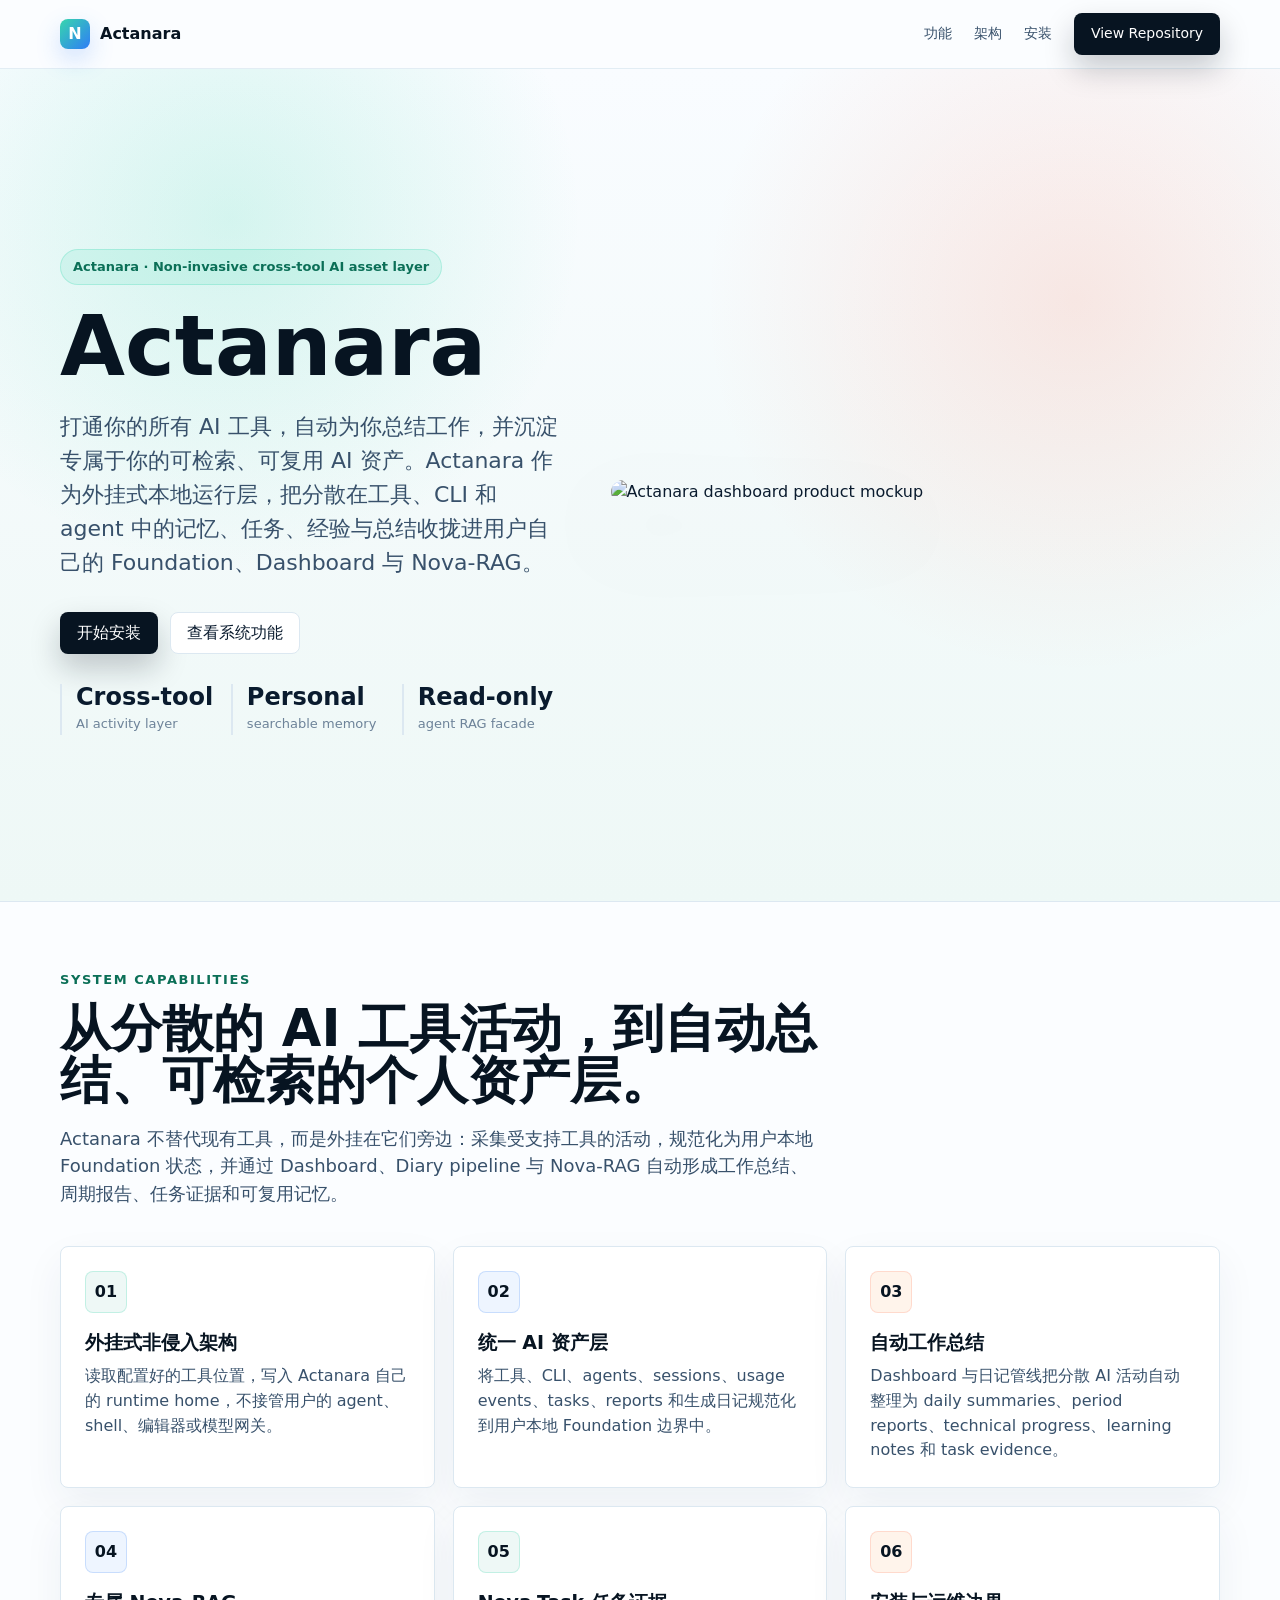
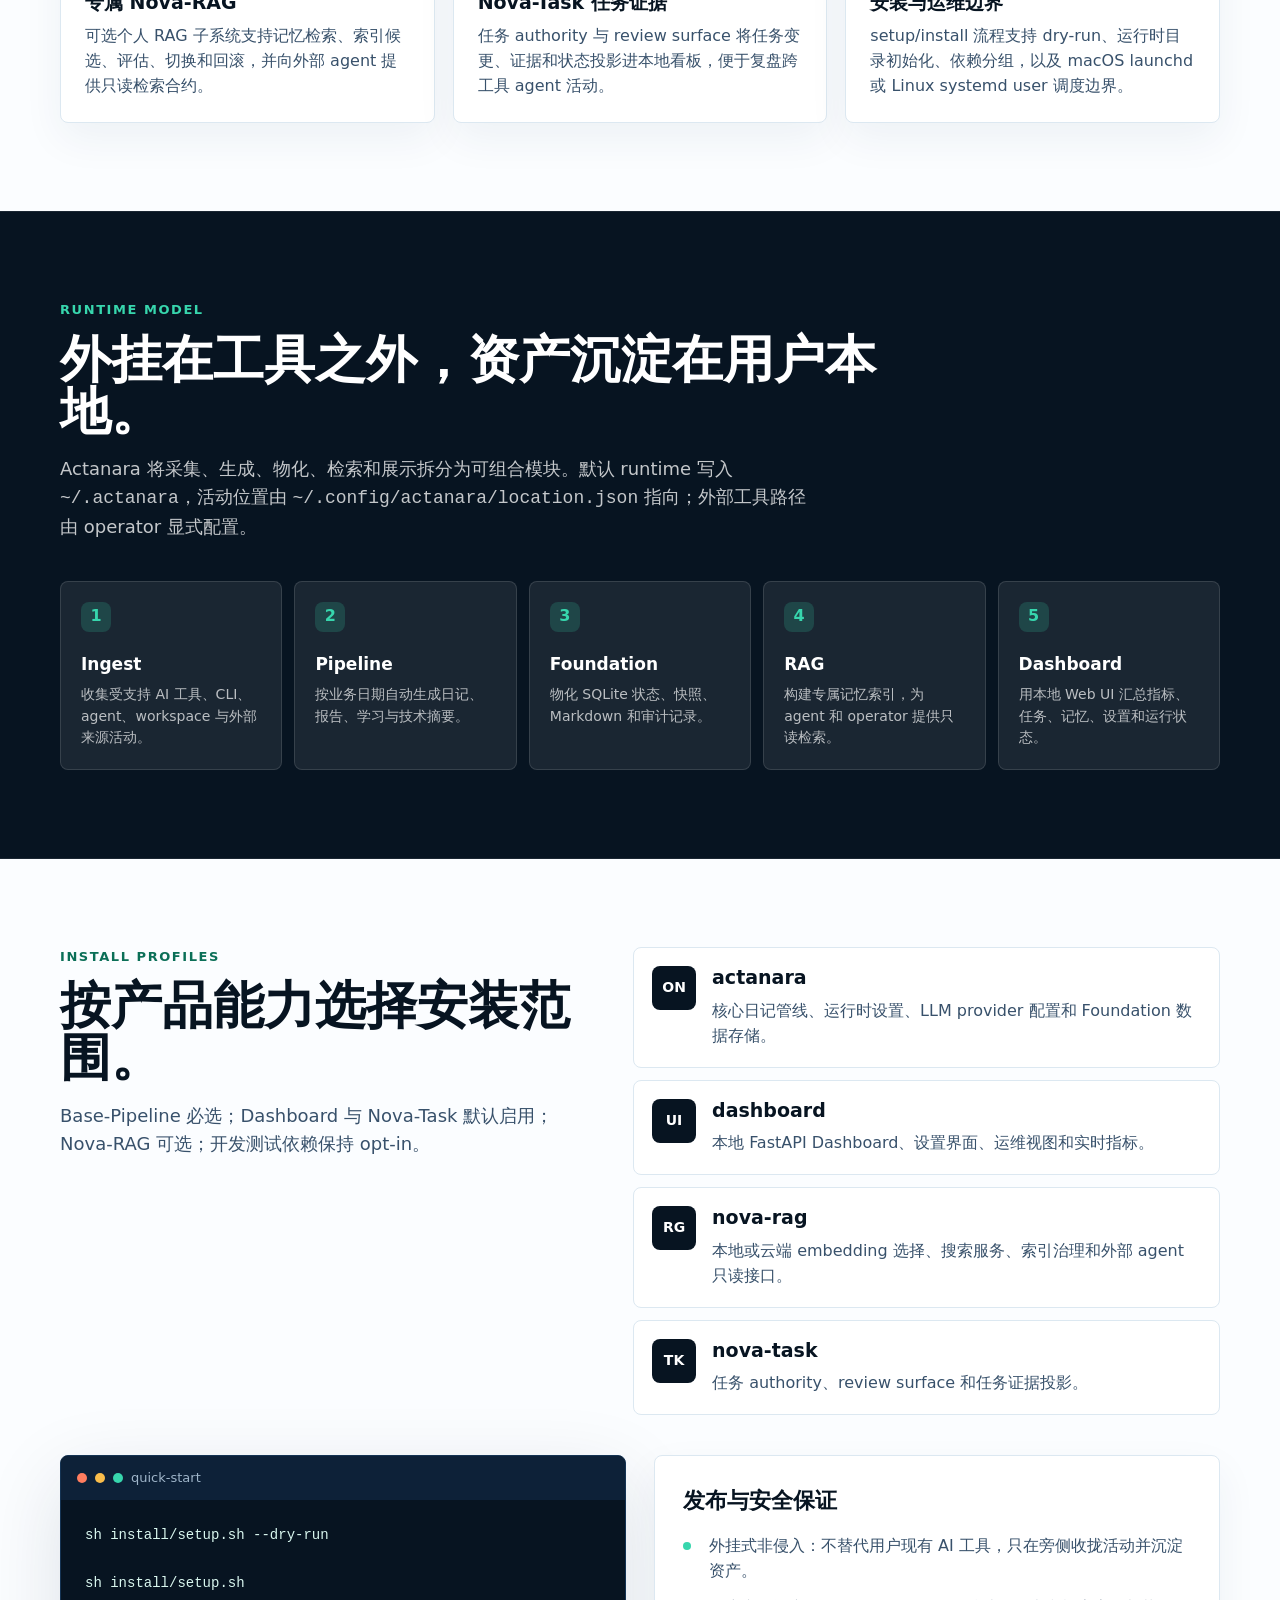
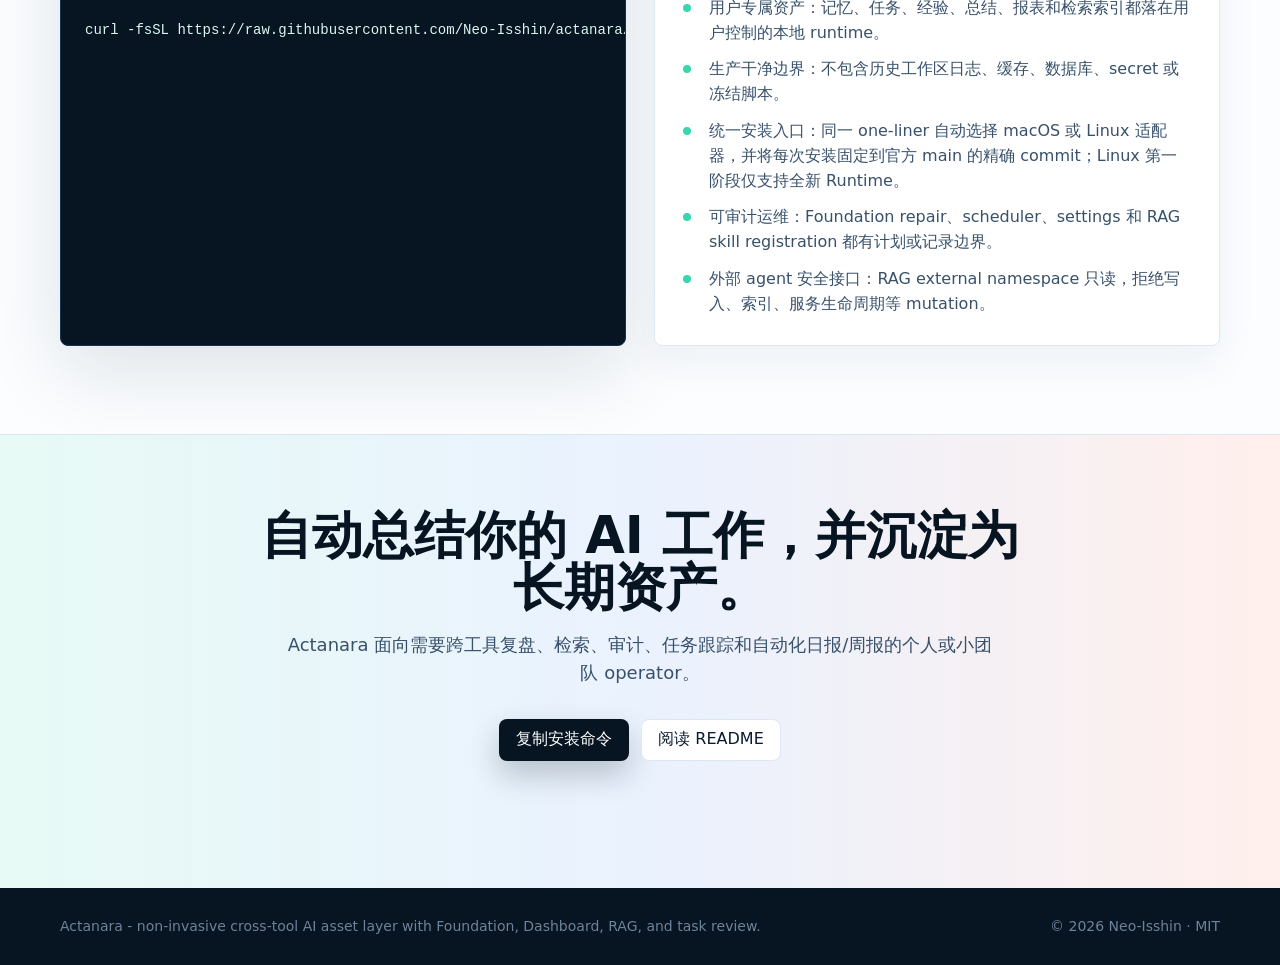
==== docs/index.html @ 34999e55 "chore: relicense from GPL-3.0-or-later to MIT Switch the project license to MIT (Copyright (c) 2026 " ====
<!doctype html>
<html lang="zh-CN">
<head>
  <meta charset="utf-8">
  <meta name="viewport" content="width=device-width, initial-scale=1">
  <meta name="description" content="Actanara is a non-invasive local AI operations layer that connects your AI tools, automatically summarizes your work, and turns scattered memory into searchable, reusable AI assets.">
  <title>Actanara - Local AI Operations Runtime</title>
  <style>
    :root {
      color-scheme: light;
      --ink: #0a1b2e;
      --ink-soft: #38516b;
      --muted: #6d8399;
      --line: #dce8f1;
      --paper: #fbfdff;
      --white: #ffffff;
      --mint: #37d6ad;
      --blue: #2f7df6;
      --coral: #ff7d5f;
      --amber: #f9bd4b;
      --navy: #071421;
      --shadow: 0 24px 80px rgba(9, 30, 55, 0.12);
      --radius: 8px;
      font-family: Inter, ui-sans-serif, system-ui, -apple-system, BlinkMacSystemFont, "Segoe UI", sans-serif;
    }

    * { box-sizing: border-box; }
    html { scroll-behavior: smooth; }
    body {
      margin: 0;
      background: var(--paper);
      color: var(--ink);
      line-height: 1.55;
      letter-spacing: 0;
    }

    a { color: inherit; text-decoration: none; }
    code, pre { font-family: "SFMono-Regular", Consolas, "Liberation Mono", monospace; }

    .nav {
      position: sticky;
      top: 0;
      z-index: 20;
      border-bottom: 1px solid rgba(220, 232, 241, 0.78);
      background: rgba(251, 253, 255, 0.88);
      backdrop-filter: blur(16px);
    }

    .nav-inner,
    .section,
    .hero-inner {
      width: min(1160px, calc(100% - 40px));
      margin: 0 auto;
    }

    .nav-inner {
      height: 68px;
      display: flex;
      align-items: center;
      justify-content: space-between;
      gap: 24px;
    }

    .brand {
      display: inline-flex;
      align-items: center;
      gap: 10px;
      font-weight: 800;
      letter-spacing: 0;
      color: var(--navy);
    }

    .mark {
      width: 30px;
      height: 30px;
      border-radius: 8px;
      display: grid;
      place-items: center;
      color: white;
      background: linear-gradient(135deg, var(--mint), var(--blue));
      font-weight: 900;
      box-shadow: 0 10px 24px rgba(47, 125, 246, 0.22);
    }

    .nav-links {
      display: flex;
      align-items: center;
      gap: 22px;
      color: var(--ink-soft);
      font-size: 14px;
    }

    .nav-links a:hover { color: var(--ink); }

    .button {
      min-height: 42px;
      display: inline-flex;
      align-items: center;
      justify-content: center;
      gap: 8px;
      border-radius: var(--radius);
      padding: 0 16px;
      font-weight: 750;
      border: 1px solid transparent;
      white-space: nowrap;
      transition: transform 0.15s ease, box-shadow 0.15s ease, border-color 0.15s ease;
      cursor: pointer;
      font: inherit;
    }

    .button:hover { transform: translateY(-1px); }
    .button.primary {
      color: white;
      background: var(--navy);
      box-shadow: 0 14px 30px rgba(7, 20, 33, 0.22);
    }
    .button.secondary {
      color: var(--ink);
      background: white;
      border-color: var(--line);
    }

    .hero {
      position: relative;
      overflow: hidden;
      background:
        radial-gradient(circle at 18% 18%, rgba(55, 214, 173, 0.18), transparent 28%),
        radial-gradient(circle at 84% 28%, rgba(255, 125, 95, 0.16), transparent 30%),
        linear-gradient(180deg, #f9fcff 0%, #eef8f6 100%);
      border-bottom: 1px solid var(--line);
    }

    .hero-inner {
      min-height: calc(100vh - 68px);
      padding: 78px 0 64px;
      display: grid;
      grid-template-columns: 0.9fr 1.1fr;
      gap: 52px;
      align-items: center;
    }

    .eyebrow {
      display: inline-flex;
      align-items: center;
      gap: 8px;
      color: #0b6f57;
      background: rgba(55, 214, 173, 0.12);
      border: 1px solid rgba(55, 214, 173, 0.26);
      border-radius: 999px;
      padding: 7px 12px;
      font-size: 13px;
      font-weight: 800;
      margin-bottom: 22px;
    }

    h1 {
      margin: 0;
      color: var(--navy);
      font-size: clamp(46px, 7vw, 84px);
      line-height: 0.94;
      letter-spacing: 0;
    }

    .lead {
      margin: 24px 0 0;
      color: var(--ink-soft);
      font-size: clamp(18px, 2vw, 22px);
      max-width: 620px;
    }

    .hero-actions {
      display: flex;
      gap: 12px;
      flex-wrap: wrap;
      margin-top: 32px;
    }

    .hero-meta {
      margin-top: 30px;
      display: grid;
      grid-template-columns: repeat(3, minmax(0, 1fr));
      gap: 14px;
      max-width: 580px;
    }

    .metric {
      border-left: 2px solid var(--line);
      padding-left: 14px;
    }

    .metric strong {
      display: block;
      color: var(--ink);
      font-size: 24px;
      line-height: 1.1;
    }

    .metric span {
      color: var(--muted);
      font-size: 13px;
    }

    .hero-visual {
      margin: 0;
      filter: drop-shadow(0 34px 48px rgba(14, 38, 64, 0.2));
    }

    .hero-visual img {
      width: 100%;
      height: auto;
      display: block;
      border-radius: 18px;
    }

    .section {
      padding: 88px 0;
    }

    .section.tight { padding-top: 68px; }

    .section-kicker {
      color: #0b6f57;
      font-size: 13px;
      font-weight: 850;
      text-transform: uppercase;
      letter-spacing: 0.12em;
      margin-bottom: 12px;
    }

    h2 {
      margin: 0;
      max-width: 840px;
      color: var(--navy);
      font-size: clamp(32px, 4vw, 52px);
      line-height: 1.02;
      letter-spacing: 0;
    }

    .section-copy {
      margin: 18px 0 0;
      max-width: 760px;
      color: var(--ink-soft);
      font-size: 18px;
    }

    .feature-grid {
      display: grid;
      grid-template-columns: repeat(3, minmax(0, 1fr));
      gap: 18px;
      margin-top: 38px;
    }

    .feature-card {
      background: white;
      border: 1px solid var(--line);
      border-radius: var(--radius);
      padding: 24px;
      box-shadow: 0 16px 42px rgba(18, 52, 82, 0.06);
    }

    .feature-icon {
      width: 42px;
      height: 42px;
      border-radius: var(--radius);
      display: grid;
      place-items: center;
      margin-bottom: 18px;
      color: var(--navy);
      background: #eef8f6;
      border: 1px solid rgba(55, 214, 173, 0.24);
      font-weight: 900;
    }

    .feature-card:nth-child(2n) .feature-icon {
      background: #eef5ff;
      border-color: rgba(47, 125, 246, 0.2);
    }

    .feature-card:nth-child(3n) .feature-icon {
      background: #fff4eb;
      border-color: rgba(255, 125, 95, 0.22);
    }

    .feature-card h3,
    .profile h3,
    .step h3 {
      margin: 0 0 10px;
      color: var(--navy);
      font-size: 19px;
      line-height: 1.2;
    }

    .feature-card p,
    .profile p,
    .step p {
      margin: 0;
      color: var(--ink-soft);
    }

    .band {
      background: var(--navy);
      color: white;
      border-block: 1px solid rgba(255, 255, 255, 0.08);
    }

    .band h2,
    .band .section-copy { color: white; }
    .band .section-copy { opacity: 0.76; }
    .band .section-kicker { color: var(--mint); }

    .flow {
      margin-top: 40px;
      display: grid;
      grid-template-columns: repeat(5, minmax(0, 1fr));
      gap: 12px;
    }

    .step {
      position: relative;
      min-height: 172px;
      border-radius: var(--radius);
      padding: 20px;
      background: rgba(255, 255, 255, 0.08);
      border: 1px solid rgba(255, 255, 255, 0.12);
    }

    .step b {
      display: inline-flex;
      width: 30px;
      height: 30px;
      align-items: center;
      justify-content: center;
      margin-bottom: 22px;
      border-radius: 8px;
      background: rgba(55, 214, 173, 0.18);
      color: var(--mint);
    }

    .step h3 { color: white; font-size: 17px; }
    .step p { color: rgba(255, 255, 255, 0.7); font-size: 14px; }

    .profiles {
      display: grid;
      grid-template-columns: 0.95fr 1.05fr;
      gap: 42px;
      align-items: start;
    }

    .profile-list {
      display: grid;
      gap: 12px;
    }

    .profile {
      display: grid;
      grid-template-columns: 44px 1fr;
      gap: 16px;
      align-items: start;
      padding: 18px;
      border: 1px solid var(--line);
      border-radius: var(--radius);
      background: white;
    }

    .profile b {
      width: 44px;
      height: 44px;
      border-radius: var(--radius);
      display: grid;
      place-items: center;
      background: var(--navy);
      color: white;
      font-size: 14px;
    }

    .terminal {
      overflow: hidden;
      border-radius: var(--radius);
      background: #071421;
      box-shadow: var(--shadow);
      border: 1px solid #153454;
    }

    .terminal-head {
      height: 44px;
      display: flex;
      align-items: center;
      gap: 8px;
      padding: 0 16px;
      background: #0d2138;
      color: #9fb5c9;
      font-size: 13px;
    }

    .dot {
      width: 10px;
      height: 10px;
      border-radius: 50%;
      background: var(--coral);
    }
    .dot:nth-child(2) { background: var(--amber); }
    .dot:nth-child(3) { background: var(--mint); }

    pre {
      margin: 0;
      padding: 24px;
      overflow-x: auto;
      color: #d9f7ef;
      font-size: 14px;
      line-height: 1.7;
    }

    .split {
      display: grid;
      grid-template-columns: 1fr 1fr;
      gap: 28px;
      margin-top: 40px;
    }

    .panel {
      border: 1px solid var(--line);
      border-radius: var(--radius);
      background: white;
      padding: 28px;
      box-shadow: 0 16px 42px rgba(18, 52, 82, 0.06);
    }

    .panel h3 {
      margin: 0 0 16px;
      color: var(--navy);
      font-size: 22px;
    }

    .list {
      display: grid;
      gap: 12px;
      margin: 0;
      padding: 0;
      list-style: none;
      color: var(--ink-soft);
    }

    .list li {
      display: grid;
      grid-template-columns: 16px 1fr;
      gap: 10px;
      align-items: start;
    }

    .list li::before {
      content: "";
      width: 8px;
      height: 8px;
      border-radius: 50%;
      margin-top: 8px;
      background: var(--mint);
    }

    .cta {
      padding: 74px 0 92px;
      text-align: center;
      background:
        linear-gradient(90deg, rgba(55, 214, 173, 0.12), rgba(47, 125, 246, 0.1), rgba(255, 125, 95, 0.12)),
        #ffffff;
      border-top: 1px solid var(--line);
    }

    .cta h2 {
      margin: 0 auto;
      max-width: 760px;
    }

    .cta p {
      margin: 18px auto 0;
      max-width: 720px;
      color: var(--ink-soft);
      font-size: 18px;
    }

    .copy-status {
      min-height: 1.5em;
      margin-top: 14px;
      color: var(--ink-soft);
      font-size: 14px;
    }

    .footer {
      padding: 28px 0;
      color: var(--muted);
      background: #071421;
      font-size: 14px;
    }

    .footer a { color: inherit; }

    .footer-inner {
      width: min(1160px, calc(100% - 40px));
      margin: 0 auto;
      display: flex;
      justify-content: space-between;
      gap: 18px;
      flex-wrap: wrap;
    }

    @media (max-width: 980px) {
      .hero-inner,
      .profiles,
      .split {
        grid-template-columns: 1fr;
      }

      .hero-inner {
        min-height: auto;
        padding-top: 56px;
      }

      .feature-grid,
      .flow {
        grid-template-columns: repeat(2, minmax(0, 1fr));
      }
    }

    @media (max-width: 680px) {
      .nav-inner,
      .section,
      .hero-inner,
      .footer-inner {
        width: min(100% - 28px, 1160px);
      }

      .nav-links a:not(.button) { display: none; }
      .hero-meta,
      .feature-grid,
      .flow {
        grid-template-columns: 1fr;
      }

      h1 { font-size: 48px; }
      .section { padding: 64px 0; }
      .profile { grid-template-columns: 1fr; }
      pre { font-size: 12px; }
    }
  </style>
</head>
<body>
  <nav class="nav" aria-label="Primary navigation">
    <div class="nav-inner">
      <a class="brand" href="#top" aria-label="Actanara home">
        <span class="mark">N</span>
        <span>Actanara</span>
      </a>
      <div class="nav-links">
        <a href="#features">功能</a>
        <a href="#architecture">架构</a>
        <a href="#install">安装</a>
        <a class="button primary" href="https://github.com/Neo-Isshin/actanara" rel="noreferrer">View Repository</a>
      </div>
    </div>
  </nav>

  <main id="top">
    <header class="hero">
      <div class="hero-inner">
        <div>
          <div class="eyebrow">Actanara · Non-invasive cross-tool AI asset layer</div>
          <h1>Actanara</h1>
          <p class="lead">
            打通你的所有 AI 工具，自动为你总结工作，并沉淀专属于你的可检索、可复用 AI 资产。Actanara 作为外挂式本地运行层，把分散在工具、CLI 和 agent 中的记忆、任务、经验与总结收拢进用户自己的 Foundation、Dashboard 与 Nova-RAG。
          </p>
          <div class="hero-actions">
            <a class="button primary" href="#install">开始安装</a>
            <a class="button secondary" href="#features">查看系统功能</a>
          </div>
          <div class="hero-meta" aria-label="Project highlights">
            <div class="metric"><strong>Cross-tool</strong><span>AI activity layer</span></div>
            <div class="metric"><strong>Personal</strong><span>searchable memory</span></div>
            <div class="metric"><strong>Read-only</strong><span>agent RAG facade</span></div>
          </div>
        </div>
        <figure class="hero-visual">
          <img src="assets/actanara-product.svg" alt="Actanara dashboard product mockup">
        </figure>
      </div>
    </header>

    <section class="section tight" id="features">
      <div class="section-kicker">System Capabilities</div>
      <h2>从分散的 AI 工具活动，到自动总结、可检索的个人资产层。</h2>
      <p class="section-copy">
        Actanara 不替代现有工具，而是外挂在它们旁边：采集受支持工具的活动，规范化为用户本地 Foundation 状态，并通过 Dashboard、Diary pipeline 与 Nova-RAG 自动形成工作总结、周期报告、任务证据和可复用记忆。
      </p>
      <div class="feature-grid">
        <article class="feature-card">
          <div class="feature-icon">01</div>
          <h3>外挂式非侵入架构</h3>
          <p>读取配置好的工具位置，写入 Actanara 自己的 runtime home，不接管用户的 agent、shell、编辑器或模型网关。</p>
        </article>
        <article class="feature-card">
          <div class="feature-icon">02</div>
          <h3>统一 AI 资产层</h3>
          <p>将工具、CLI、agents、sessions、usage events、tasks、reports 和生成日记规范化到用户本地 Foundation 边界中。</p>
        </article>
        <article class="feature-card">
          <div class="feature-icon">03</div>
          <h3>自动工作总结</h3>
          <p>Dashboard 与日记管线把分散 AI 活动自动整理为 daily summaries、period reports、technical progress、learning notes 和 task evidence。</p>
        </article>
        <article class="feature-card">
          <div class="feature-icon">04</div>
          <h3>专属 Nova-RAG</h3>
          <p>可选个人 RAG 子系统支持记忆检索、索引候选、评估、切换和回滚，并向外部 agent 提供只读检索合约。</p>
        </article>
        <article class="feature-card">
          <div class="feature-icon">05</div>
          <h3>Nova-Task 任务证据</h3>
          <p>任务 authority 与 review surface 将任务变更、证据和状态投影进本地看板，便于复盘跨工具 agent 活动。</p>
        </article>
        <article class="feature-card">
          <div class="feature-icon">06</div>
          <h3>安装与运维边界</h3>
          <p>setup/install 流程支持 dry-run、运行时目录初始化、依赖分组，以及 macOS launchd 或 Linux systemd user 调度边界。</p>
        </article>
      </div>
    </section>

    <section class="band" id="architecture">
      <div class="section">
        <div class="section-kicker">Runtime Model</div>
        <h2>外挂在工具之外，资产沉淀在用户本地。</h2>
        <p class="section-copy">
          Actanara 将采集、生成、物化、检索和展示拆分为可组合模块。默认 runtime 写入 <code>~/.actanara</code>，活动位置由 <code>~/.config/actanara/location.json</code> 指向；外部工具路径由 operator 显式配置。
        </p>
        <div class="flow">
          <article class="step"><b>1</b><h3>Ingest</h3><p>收集受支持 AI 工具、CLI、agent、workspace 与外部来源活动。</p></article>
          <article class="step"><b>2</b><h3>Pipeline</h3><p>按业务日期自动生成日记、报告、学习与技术摘要。</p></article>
          <article class="step"><b>3</b><h3>Foundation</h3><p>物化 SQLite 状态、快照、Markdown 和审计记录。</p></article>
          <article class="step"><b>4</b><h3>RAG</h3><p>构建专属记忆索引，为 agent 和 operator 提供只读检索。</p></article>
          <article class="step"><b>5</b><h3>Dashboard</h3><p>用本地 Web UI 汇总指标、任务、记忆、设置和运行状态。</p></article>
        </div>
      </div>
    </section>

    <section class="section" id="install">
      <div class="profiles">
        <div>
          <div class="section-kicker">Install Profiles</div>
          <h2>按产品能力选择安装范围。</h2>
          <p class="section-copy">
            Base-Pipeline 必选；Dashboard 与 Nova-Task 默认启用；Nova-RAG 可选；开发测试依赖保持 opt-in。
          </p>
        </div>
        <div class="profile-list">
          <article class="profile"><b>ON</b><div><h3>actanara</h3><p>核心日记管线、运行时设置、LLM provider 配置和 Foundation 数据存储。</p></div></article>
          <article class="profile"><b>UI</b><div><h3>dashboard</h3><p>本地 FastAPI Dashboard、设置界面、运维视图和实时指标。</p></div></article>
          <article class="profile"><b>RG</b><div><h3>nova-rag</h3><p>本地或云端 embedding 选择、搜索服务、索引治理和外部 agent 只读接口。</p></div></article>
          <article class="profile"><b>TK</b><div><h3>nova-task</h3><p>任务 authority、review surface 和任务证据投影。</p></div></article>
        </div>
      </div>

      <div class="split">
        <div class="terminal" aria-label="Quick start terminal">
          <div class="terminal-head"><span class="dot"></span><span class="dot"></span><span class="dot"></span><span>quick-start</span></div>
          <pre><code>sh install/setup.sh --dry-run

sh install/setup.sh

<span id="install-command">curl -fsSL https://raw.githubusercontent.com/Neo-Isshin/actanara/main/install/setup.sh | sh</span></code></pre>
        </div>
        <div class="panel">
          <h3>发布与安全保证</h3>
          <ul class="list">
            <li>外挂式非侵入：不替代用户现有 AI 工具，只在旁侧收拢活动并沉淀资产。</li>
            <li>用户专属资产：记忆、任务、经验、总结、报表和检索索引都落在用户控制的本地 runtime。</li>
            <li>生产干净边界：不包含历史工作区日志、缓存、数据库、secret 或冻结脚本。</li>
            <li>统一安装入口：同一 one-liner 自动选择 macOS 或 Linux 适配器，并将每次安装固定到官方 main 的精确 commit；Linux 第一阶段仅支持全新 Runtime。</li>
            <li>可审计运维：Foundation repair、scheduler、settings 和 RAG skill registration 都有计划或记录边界。</li>
            <li>外部 agent 安全接口：RAG external namespace 只读，拒绝写入、索引、服务生命周期等 mutation。</li>
          </ul>
        </div>
      </div>
    </section>

    <section class="cta">
      <div class="section" style="padding:0">
        <h2>自动总结你的 AI 工作，并沉淀为长期资产。</h2>
        <p>Actanara 面向需要跨工具复盘、检索、审计、任务跟踪和自动化日报/周报的个人或小团队 operator。</p>
        <div class="hero-actions" style="justify-content:center">
          <button class="button primary" type="button" id="copy-install-command">复制安装命令</button>
          <a class="button secondary" href="https://github.com/Neo-Isshin/actanara/blob/main/README.md">阅读 README</a>
        </div>
        <div class="copy-status" id="copy-install-status" role="status" aria-live="polite"></div>
      </div>
    </section>
  </main>

  <footer class="footer">
    <div class="footer-inner">
      <span>Actanara - non-invasive cross-tool AI asset layer with Foundation, Dashboard, RAG, and task review.</span>
      <span>© 2026 Neo-Isshin · <a href="https://github.com/Neo-Isshin/actanara/blob/main/LICENSE">MIT</a></span>
    </div>
  </footer>
  <script>
    function copyInstallCommandFallback(value) {
      const fallback = document.createElement('textarea');
      fallback.value = value;
      fallback.setAttribute('readonly', '');
      fallback.style.position = 'fixed';
      fallback.style.opacity = '0';
      document.body.appendChild(fallback);
      try {
        fallback.select();
        return document.execCommand('copy') === true;
      } finally {
        fallback.remove();
      }
    }

    async function writeInstallCommand(value) {
      if (navigator.clipboard && typeof navigator.clipboard.writeText === 'function') {
        try {
          await navigator.clipboard.writeText(value);
          return true;
        } catch (error) {
          // Permission and secure-context failures still get the local fallback.
        }
      }
      return copyInstallCommandFallback(value);
    }

    async function copyInstallCommand() {
      const command = document.getElementById('install-command');
      const status = document.getElementById('copy-install-status');
      const button = document.getElementById('copy-install-command');
      const value = command ? command.textContent.trim() : '';
      try {
        if (!value) throw new Error('missing install command');
        if (!(await writeInstallCommand(value))) throw new Error('clipboard fallback failed');
        status.textContent = '安装命令已复制。';
        button.dataset.copyState = 'copied';
      } catch (error) {
        status.textContent = '复制失败，请手动选择上方命令。';
        button.dataset.copyState = 'failed';
      }
    }

    document.getElementById('copy-install-command').addEventListener('click', copyInstallCommand);
  </script>
</body>
</html>
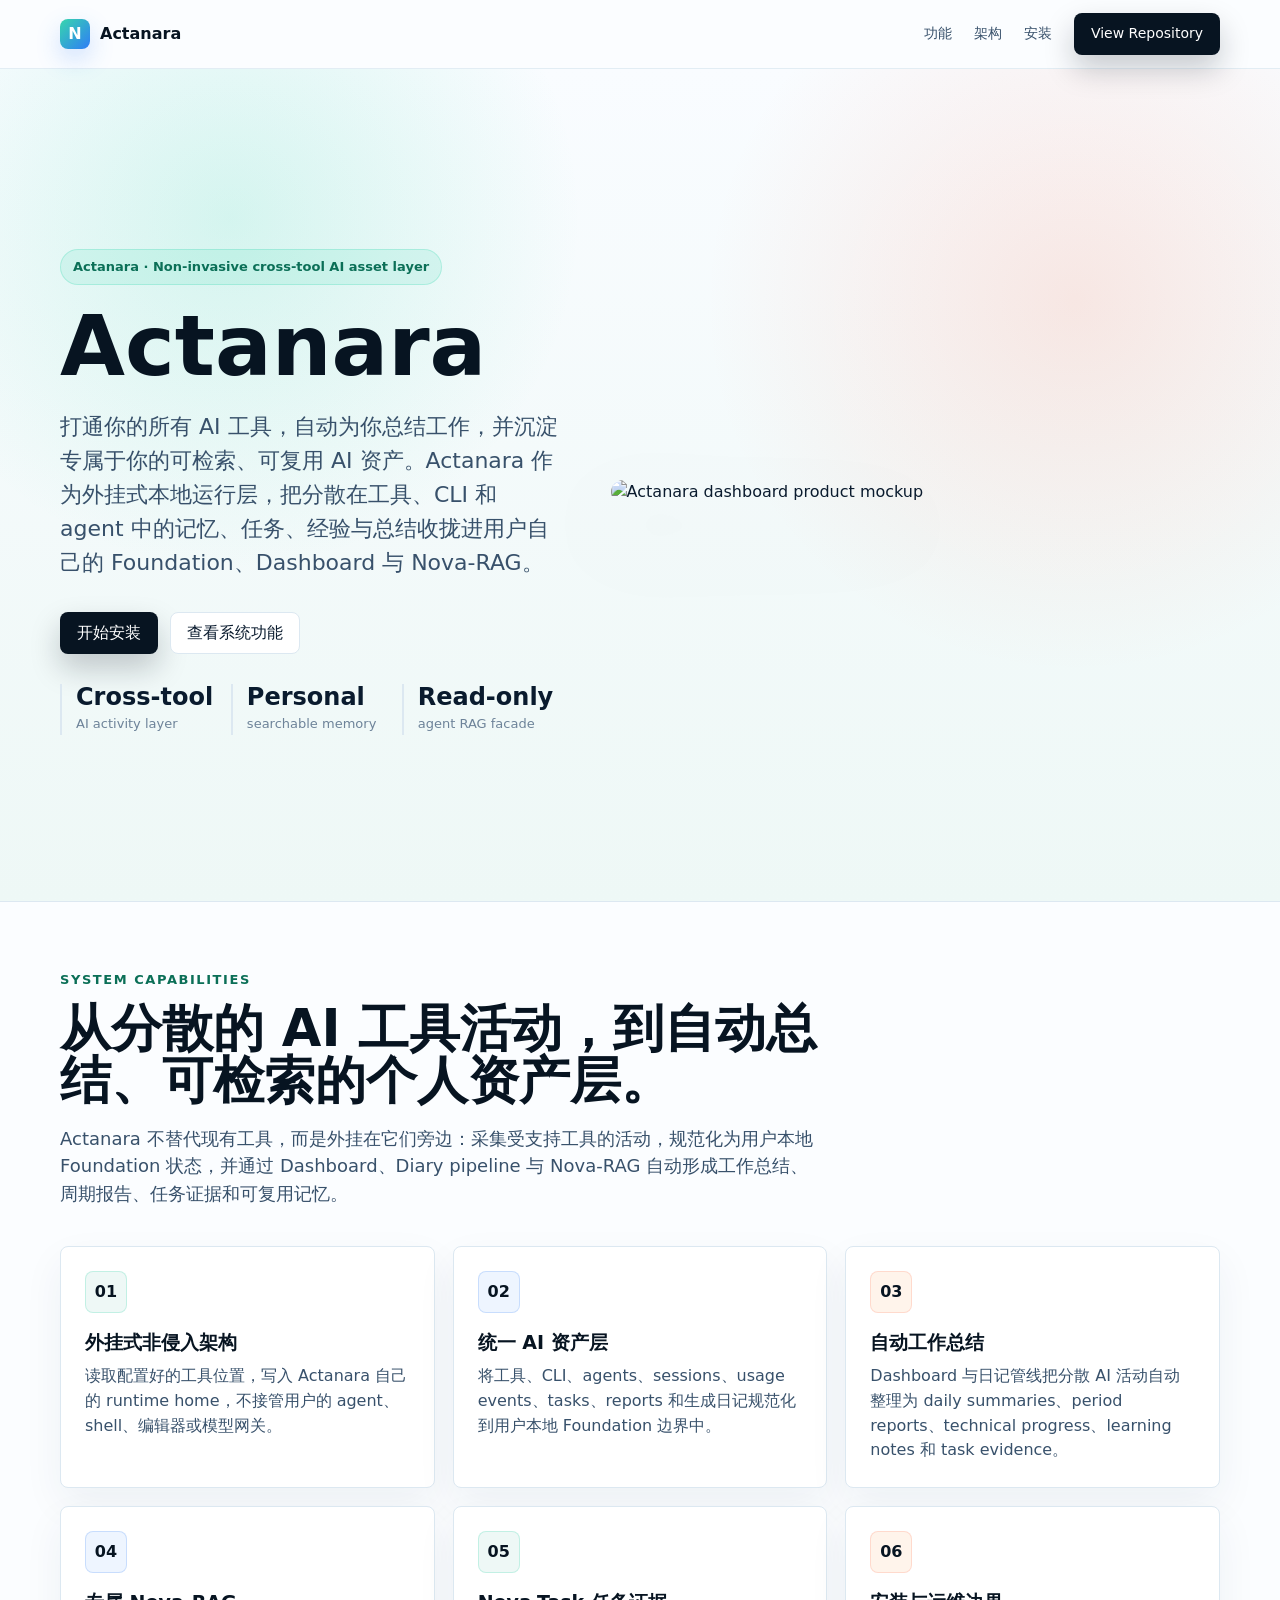
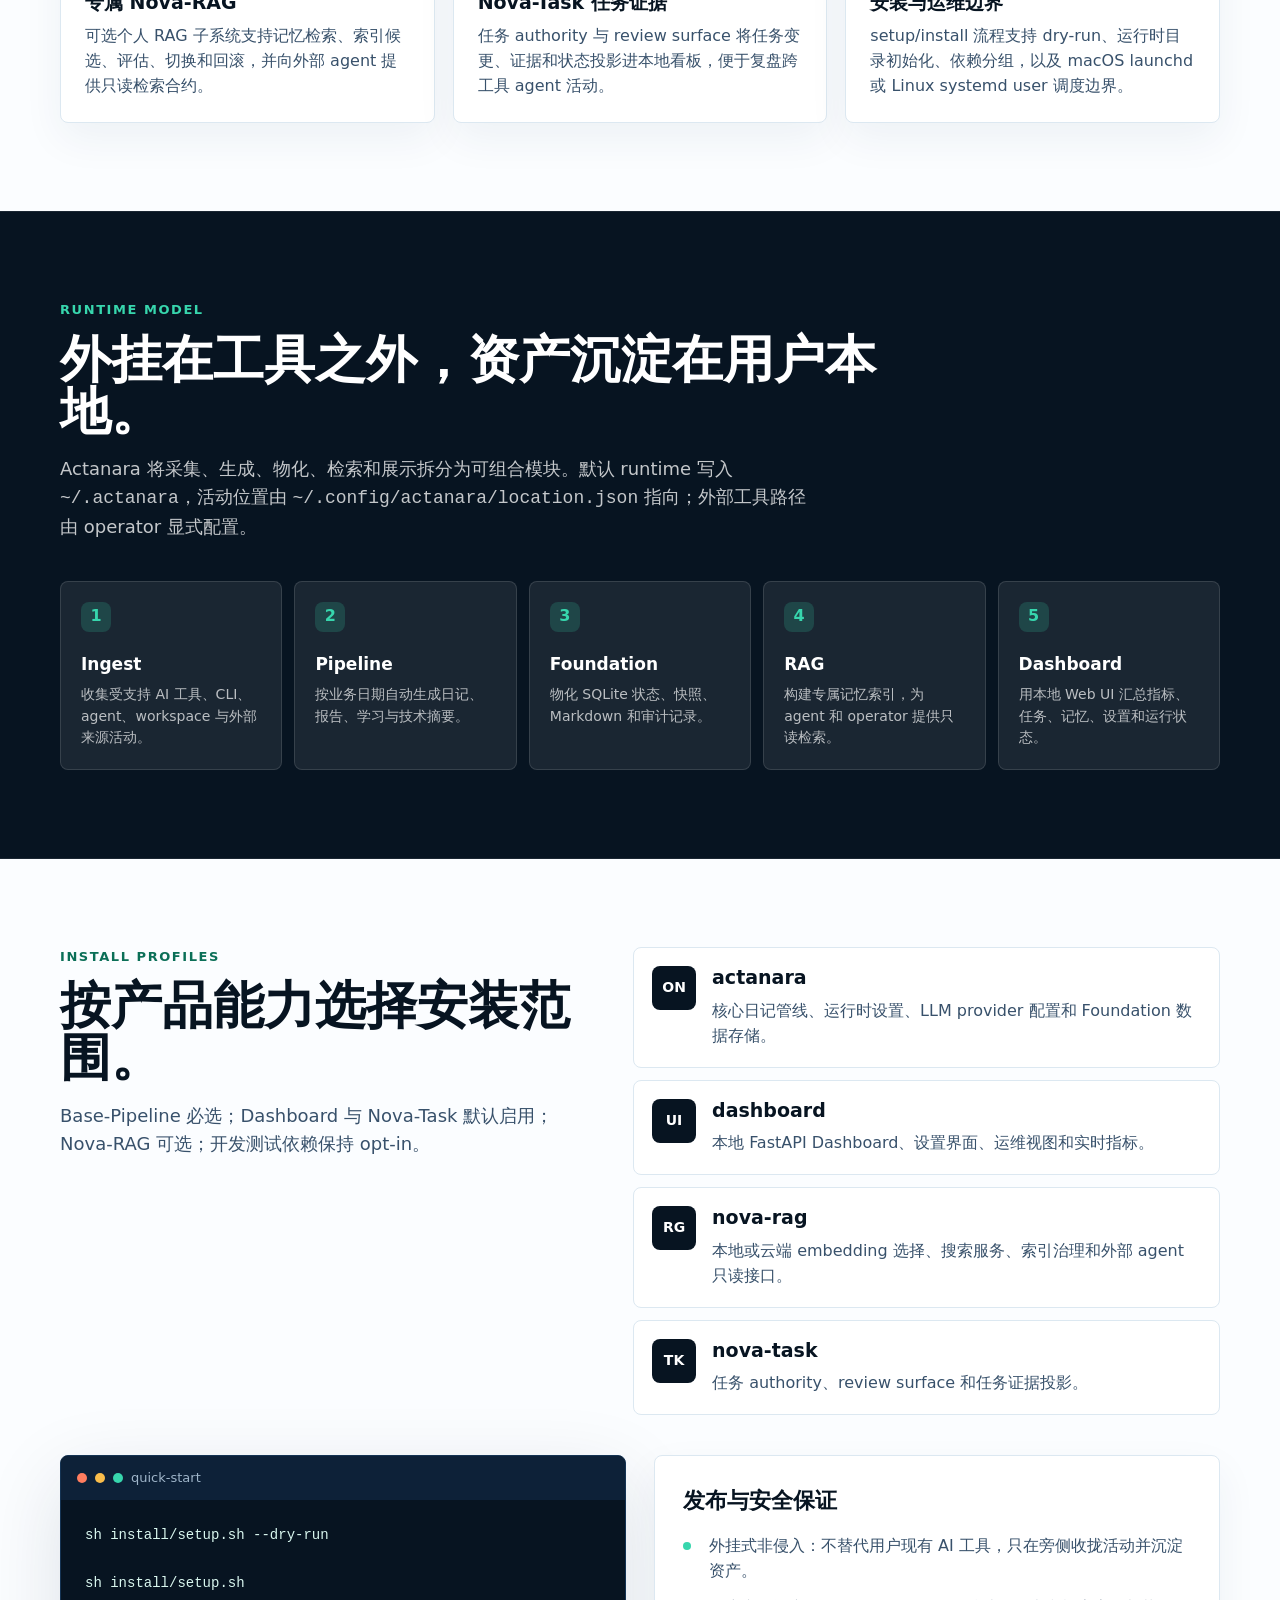
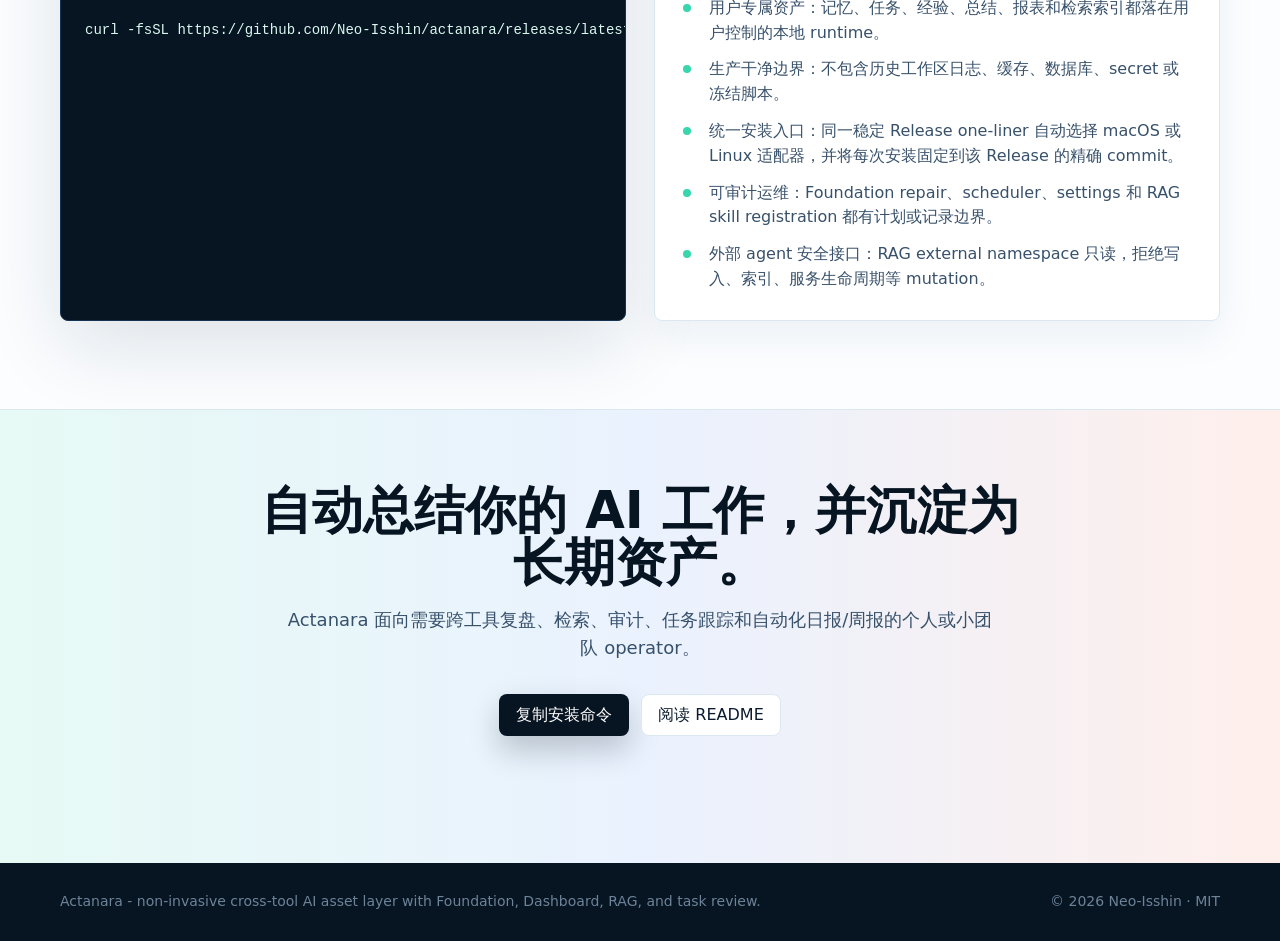
==== commit 3e7fef81: "feat(installer): unify macOS and Linux release installs" ====
--- a/docs/index.html
+++ b/docs/index.html
@@ -664,7 +664,7 @@
 
 sh install/setup.sh
 
-<span id="install-command">curl -fsSL https://raw.githubusercontent.com/Neo-Isshin/actanara/main/install/setup.sh | sh</span></code></pre>
+<span id="install-command">curl -fsSL https://github.com/Neo-Isshin/actanara/releases/latest/download/install.sh | sh</span></code></pre>
         </div>
         <div class="panel">
           <h3>发布与安全保证</h3>
@@ -672,7 +672,7 @@
             <li>外挂式非侵入：不替代用户现有 AI 工具，只在旁侧收拢活动并沉淀资产。</li>
             <li>用户专属资产：记忆、任务、经验、总结、报表和检索索引都落在用户控制的本地 runtime。</li>
             <li>生产干净边界：不包含历史工作区日志、缓存、数据库、secret 或冻结脚本。</li>
-            <li>统一安装入口：同一 one-liner 自动选择 macOS 或 Linux 适配器，并将每次安装固定到官方 main 的精确 commit；Linux 第一阶段仅支持全新 Runtime。</li>
+            <li>统一安装入口：同一稳定 Release one-liner 自动选择 macOS 或 Linux 适配器，并将每次安装固定到该 Release 的精确 commit。</li>
             <li>可审计运维：Foundation repair、scheduler、settings 和 RAG skill registration 都有计划或记录边界。</li>
             <li>外部 agent 安全接口：RAG external namespace 只读，拒绝写入、索引、服务生命周期等 mutation。</li>
           </ul>
